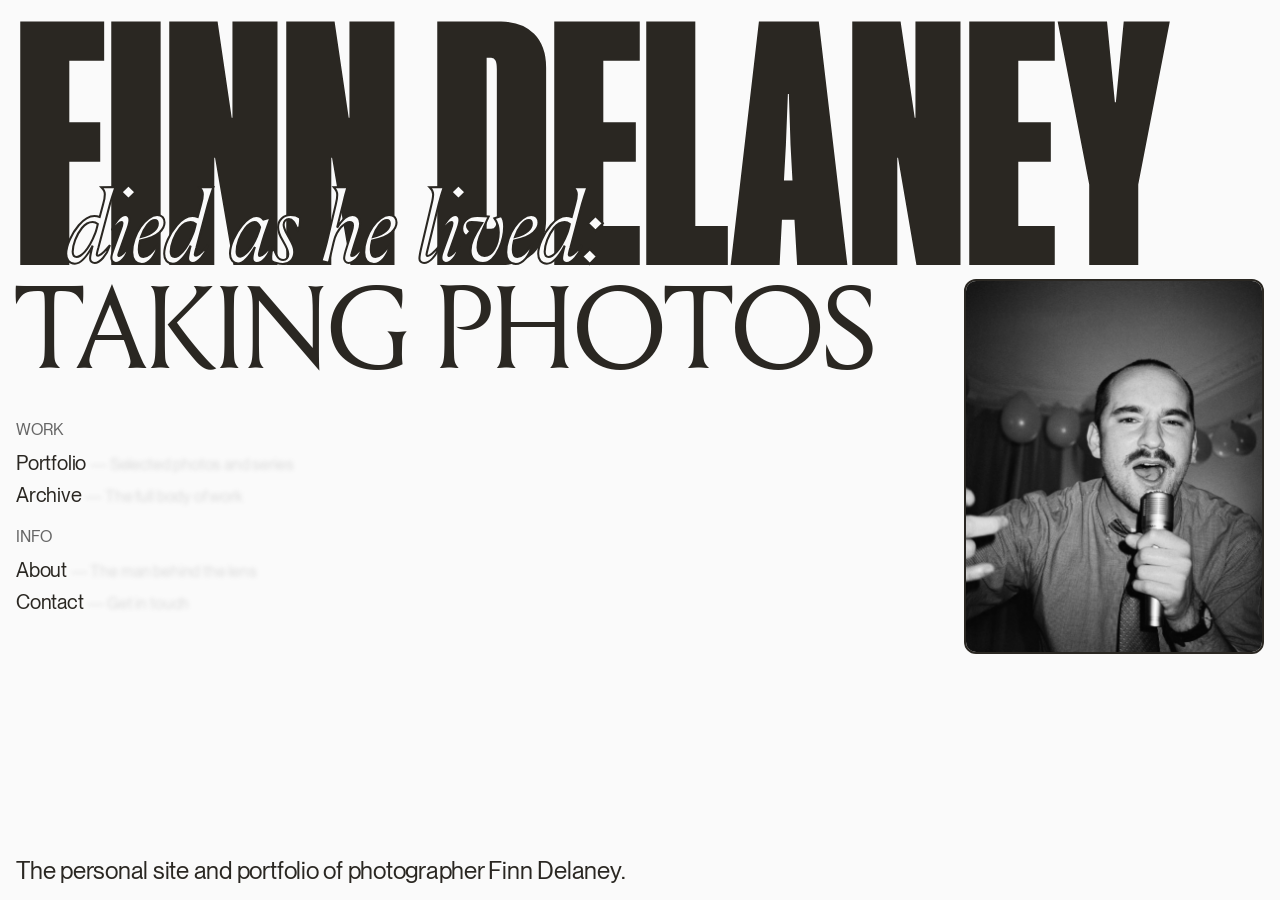
==== index.html @ 50c94aef "Fix portfolio link to use .html extension for static server https://claude.ai/code/session_01Febj3ko" ====
<!DOCTYPE html>
<html lang="en">
<head>
    <meta charset="UTF-8">
    <meta name="viewport" content="width=device-width, initial-scale=1.0">
    <title>Finn Delaney</title>
    <link rel="stylesheet" href="style.css">
</head>
<body>
    <section class="home-hero">
        <hgroup>
            <h1 class="home-hero__title">
                <span class="segment segment--first">Finn Delaney</span>
                <span class="segment segment--second">died as he lived:</span>
                <span class="segment segment--third">taking photos</span>
            </h1>
        </hgroup>
        <div class="home-hero__accent-image">
            <img src="hero.jpg" alt="" width="1002" height="1250" loading="eager" fetchpriority="high">
        </div>
        <nav class="home-nav">
            <p class="home-nav__meta-title">Work</p>
            <ul role="list" class="home-nav__list">
                <li class="home-nav__list-item">
                    <a href="/portfolio.html" class="home-nav__link">
                        <span class="home-nav__link-title">Portfolio</span>
                        <span inert class="home-nav__link-description">— Selected photos and series</span>
                    </a>
                </li>
                <li class="home-nav__list-item">
                    <a href="/archive" class="home-nav__link">
                        <span class="home-nav__link-title">Archive</span>
                        <span inert class="home-nav__link-description">— The full body of work</span>
                    </a>
                </li>
            </ul>

            <p class="home-nav__meta-title">Info</p>
            <ul role="list" class="home-nav__list">
                <li class="home-nav__list-item">
                    <a href="/about" class="home-nav__link">
                        <span class="home-nav__link-title">About</span>
                        <span inert class="home-nav__link-description">— The man behind the lens</span>
                    </a>
                </li>
                <li class="home-nav__list-item">
                    <a href="/contact" class="home-nav__link">
                        <span class="home-nav__link-title">Contact</span>
                        <span inert class="home-nav__link-description">— Get in touch</span>
                    </a>
                </li>
            </ul>
        </nav>
    </section>
    <footer class="site-footer">
        <p>The personal site and portfolio of photographer Finn Delaney.</p>
    </footer>
</body>
</html>
---- style.css ----
@font-face {
    font-family: "Louize";
    src: url("/fonts/subset-Louize.woff2") format("woff2");
    font-weight: normal;
    font-style: normal;
    font-display: swap;
}

@font-face {
    font-family: "Louize";
    src: url("/fonts/subset-Louize-Italic.woff2") format("woff2");
    font-weight: normal;
    font-style: italic;
    font-display: swap;
}

@font-face {
    font-family: "Louize Display";
    src: url("/fonts/subset-LouizeDisplay.woff2") format("woff2");
    font-weight: normal;
    font-style: normal;
    font-display: swap;
}

@font-face {
    font-family: "Louize Display";
    src: url("/fonts/subset-LouizeDisplay-Italic.woff2") format("woff2");
    font-weight: normal;
    font-style: italic;
    font-display: swap;
}

@font-face {
    font-family: "Neue Montreal";
    src: url("/fonts/PPNeueMontreal-Regular.woff2");
    font-weight: normal;
    font-style: normal;
    font-display: swap;
}

@font-face {
    font-family: "Neue Montreal";
    src: url("/fonts/PPNeueMontreal-Italic.woff2");
    font-weight: normal;
    font-style: italic;
    font-display: swap;
}

@font-face {
    font-family: "Neue Montreal";
    src: url("/fonts/PPNeueMontreal-Bold.woff2");
    font-weight: bold;
    font-style: normal;
    font-display: swap;
}

@font-face {
    font-family: "Neue Montreal";
    src: url("/fonts/PPNeueMontreal-BoldItalic.woff2");
    font-weight: bold;
    font-style: italic;
    font-display: swap;
}

@font-face {
    font-family: "Manuka";
    src: url("/fonts/manuka-black.woff2") format("woff2");
    font-weight: normal;
    font-style: normal;
    font-display: swap;
}

/* Reset */

*, *::before, *::after {
    box-sizing: border-box;
}

html {
    -moz-text-size-adjust: none;
    -webkit-text-size-adjust: none;
    text-size-adjust: none;
    overscroll-behavior-y: none;
}

h1, h2, h3, h4 {
    text-wrap: balance;
}

body, h1, h2, h3, h4, p, figure, blockquote, dl, dd {
    margin: 0;
}

ul[role=list], ol[role=list] {
    list-style: none;
}

img, picture, video {
    max-width: 100%;
    display: block;
}

/* Base */

body {
    -webkit-font-smoothing: antialiased;
    -moz-osx-font-smoothing: grayscale;
    font-family: "Neue Montreal", sans-serif;
    margin: 0;
    color: var(--color-text);
    background-color: var(--color-background);
    --color-text: #2a2722;
    --color-background: #fafafa;
    --color-text-mid: #666;
    --color-border-mid: #bdbdbd;
    --color-border-light: #eee;
}

a {
    color: inherit;
}

/* Hero */

.home-hero {
    position: relative;
    display: grid;
    overflow: hidden;
    grid-auto-flow: dense;
    column-gap: 1rem;
    grid-template-columns: 28vw minmax(0, 1fr);
    grid-template-rows: auto 4rem repeat(4, auto);
    align-content: start;
    padding: 1rem;
}

@media screen and (min-width: 364px) {
    .home-hero {
        grid-template-rows: auto 1fr repeat(4, auto);
        min-height: 100vh;
    }
}

@media screen and (min-width: 404px) {
    .home-hero {
        min-height: 204vw;
    }
}

@media screen and (min-width: 600px) {
    .home-hero {
        grid-template-columns: repeat(2, minmax(0, 1fr));
        grid-template-rows: auto;
        min-height: unset;
    }
}

@media screen and (min-width: 900px) {
    .home-hero {
        row-gap: 1rem;
        grid-template-columns: repeat(12, minmax(0, 1fr));
        margin-block-end: 5rem;
    }
}

.home-hero > hgroup {
    display: grid;
    grid-column: 1 / span 2;
    grid-row: 1 / span 5;
    grid-template-columns: subgrid;
    grid-template-rows: subgrid;
}

@media screen and (min-width: 900px) {
    .home-hero > hgroup {
        grid-column-end: span 12;
        grid-row-end: span 6;
    }
}

.home-hero__title {
    position: relative;
    display: grid;
    grid-column: inherit;
    grid-row: 1 / span 5;
    grid-template-columns: inherit;
    grid-template-rows: inherit;
}

/* Segment: first — Manuka, huge, rotated vertically on mobile */

.home-hero__title .segment--first {
    font-family: "Manuka", sans-serif;
    font-size: 37.6vw;
    font-weight: 400;
    line-height: .72;
    grid-column: 1;
    grid-row: 1 / span 5;
    width: max-content;
    height: .74em;
    transform: rotate(90deg) translateX(-0.75em);
    transform-origin: 0 100%;
    white-space: nowrap;
    text-transform: uppercase;
    clip-path: polygon(0% -2%, 104% -2%, 104% 102%, 0% 102%);
}

@media screen and (min-width: 600px) {
    .home-hero__title .segment--first {
        font-size: 39vw;
        line-height: .75;
        grid-column-end: span 2;
        grid-row: 1;
        width: unset;
        height: unset;
        transform: unset;
        white-space: unset;
    }
}

@media screen and (min-width: 900px) {
    .home-hero__title .segment--first {
        font-size: clamp(14.3rem, -0.5162rem + 26.3399vw, 24.375rem);
        grid-column-end: span 12;
        width: max-content;
    }
}

/* Segment: second — Louize Display italic, overlapping the first */

.home-hero__title .segment--second {
    font-family: "Louize Display", serif;
    font-size: 62px;
    font-weight: normal;
    font-style: italic;
    z-index: 1;
    grid-row: 3;
    margin-block-end: -0.9rem;
    color: #fafafa;
    -webkit-text-stroke: .02em #2a2722;
}

@media screen and (min-width: 600px) {
    .home-hero__title .segment--second {
        grid-column-end: span 2;
        grid-row: 2;
        margin-block-start: -0.9em;
        margin-inline-start: 2ch;
    }
}

@media screen and (min-width: 900px) {
    .home-hero__title .segment--second {
        font-size: clamp(4.5rem, -0.0956rem + 8.1699vw, 7.625rem);
        grid-column: 1 / span 12;
        grid-row: 1;
        align-self: end;
        margin-block-start: 0;
        margin-block-end: -0.3em;
        margin-inline-start: 1ch;
    }
}

/* Segment: third — Louize Display uppercase, large */

.home-hero__title .segment--third {
    font-family: "Louize Display", serif;
    font-size: 17.5vw;
    font-weight: normal;
    line-height: .78;
    grid-row: 4;
    max-width: 4ch;
    text-transform: uppercase;
}

@media screen and (min-width: 600px) {
    .home-hero__title .segment--third {
        font-size: 13.4vw;
        grid-column-end: span 2;
        grid-row: 3;
        width: max-content;
        max-width: unset;
    }
}

@media screen and (min-width: 900px) {
    .home-hero__title .segment--third {
        font-size: clamp(5rem, -0.4412rem + 9.6732vw, 8.7rem);
        line-height: .8;
        grid-column: 1 / span 8;
        grid-row: 2;
        align-self: start;
    }
}

/* Warning */

.home-hero__warning {
    font-size: .75rem;
    grid-column: 2;
    grid-row: 2;
    text-align: center;
    text-transform: uppercase;
    text-wrap: balance;
    color: var(--color-text-mid);
}

@media screen and (min-width: 404px) {
    .home-hero__warning {
        font-size: initial;
    }
}

@media screen and (min-width: 600px) {
    .home-hero__warning {
        font-size: .75rem;
        grid-row: 5;
        align-self: end;
        text-align: right;
    }
}

@media screen and (min-width: 900px) {
    .home-hero__warning {
        grid-column: 8;
        grid-row: 4;
        align-self: start;
        justify-self: end;
        transform: translateX(calc(100% - 0em)) rotate(90deg) translateY(0.5em);
        transform-origin: 0;
        white-space: nowrap;
    }
}

/* Description */

.home-hero__description {
    line-height: 1.1;
    grid-column: 2;
    grid-row: 5;
    margin-block-start: .5rem;
    letter-spacing: -0.01em;
}

@media screen and (min-width: 404px) {
    .home-hero__description {
        font-size: 1.25rem;
    }
}

@media screen and (min-width: 600px) {
    .home-hero__description {
        grid-column: 1;
        text-wrap: balance;
    }
}

@media screen and (min-width: 900px) {
    .home-hero__description {
        font-size: 1.5rem;
        grid-column: 1 / span 5;
        grid-row: -2 / span 2;
        align-self: end;
    }
}

/* Accent image */

.home-hero__accent-image {
    overflow: hidden;
    grid-column: 2;
    grid-row: 1;
    max-width: 100%;
    margin-block-end: .75rem;
    border: 2px solid #2a2722;
    border-radius: .75rem;
}

@media screen and (min-width: 600px) {
    .home-hero__accent-image {
        justify-self: end;
        width: 40vw;
        aspect-ratio: 1.4 / 1;
    }
}

@media screen and (min-width: 900px) {
    .home-hero__accent-image {
        grid-column: 10 / span 3;
        grid-row: 2 / span 4;
        aspect-ratio: .8;
    }
}

.home-hero__accent-image img {
    width: 100%;
    height: 100%;
    object-fit: cover;
}

/* Nav */

.home-nav {
    grid-column-end: span 2;
    margin-block-start: 2rem;
}

@media screen and (min-width: 900px) {
    .home-hero .home-nav {
        grid-column: 1 / span 8;
        grid-row: 4;
        margin-block-start: 0;
    }
}

.home-nav__meta-title {
    font-size: .75rem;
    font-weight: 400;
    line-height: 1.2;
    margin-block-end: .5rem;
    letter-spacing: -0.01em;
    text-transform: uppercase;
    color: var(--color-text-mid);
}

@media screen and (min-width: 900px) {
    .home-nav__meta-title {
        font-size: 1rem;
    }
}

.home-nav__list {
    margin: 0;
    margin-block-end: 1rem;
    padding: 0;
    list-style: none;
}

.home-nav__link {
    line-height: 1.2;
    position: relative;
    display: inline-block;
    margin-inline-end: .5ch;
    padding-block: .25rem;
    text-decoration: none;
    letter-spacing: -0.01em;
}

@media screen and (min-width: 900px) {
    .home-nav__link {
        font-size: 1.25rem;
    }
}

.home-nav__link-title {
    position: relative;
    display: inline-block;
}

.home-nav__link-title::after {
    position: absolute;
    bottom: 0;
    left: 0;
    width: 100%;
    height: 1px;
    content: "";
    transition: transform .2s cubic-bezier(0.645, 0.045, 0.355, 1);
    transform: scaleX(0);
    transform-origin: 0 0;
    background-color: currentColor;
}

.home-nav__link:hover .home-nav__link-title::after,
.home-nav__link:focus .home-nav__link-title::after {
    transform: scaleX(1);
}

.home-nav__link-description {
    font-size: .75rem;
    line-height: 1.2;
    width: 100%;
    transition: all .2s;
    transform: translateY(-50%);
    white-space: nowrap;
    letter-spacing: -0.01em;
    color: var(--color-text-mid);
}

@media screen and (min-width: 900px) {
    .home-nav__link-description {
        font-size: 1rem;
    }
}

/* Footer */

.site-footer {
    position: fixed;
    bottom: 0;
    left: 0;
    right: 0;
    padding: 1rem;
    font-size: 1.25rem;
    line-height: 1.1;
    letter-spacing: -0.01em;
    color: var(--color-text);
}

@media screen and (min-width: 900px) {
    .site-footer {
        font-size: 1.5rem;
    }
}

/* Portfolio */

.portfolio-back {
    position: fixed;
    top: 1rem;
    left: 1rem;
    z-index: 10;
    font-size: .75rem;
    text-decoration: none;
    text-transform: uppercase;
    letter-spacing: -0.01em;
    color: var(--color-text-mid);
    transition: color .15s;
}

.portfolio-back:hover {
    color: var(--color-text);
}

.portfolio-scroll {
    display: flex;
    width: 100vw;
    height: 100vh;
    overflow-x: scroll;
    overflow-y: hidden;
    scroll-snap-type: x mandatory;
    scrollbar-width: none;
}

.portfolio-scroll::-webkit-scrollbar {
    display: none;
}

.portfolio-frame {
    display: flex;
    flex-direction: column;
    flex-shrink: 0;
    width: 100vw;
    height: 100vh;
    padding: 3.5rem 1.5rem 4.5rem;
    scroll-snap-align: start;
}

.portfolio-frame__figure {
    flex: 1;
    min-height: 0;
    margin: 0;
    overflow: hidden;
    border-radius: .75rem;
    border: 1px solid var(--color-border-light);
}

.portfolio-frame__figure img {
    width: 100%;
    height: 100%;
    object-fit: cover;
}

.portfolio-frame__title {
    margin-block-start: .75rem;
    font-size: 1rem;
    letter-spacing: -0.01em;
    color: var(--color-text-mid);
}

.portfolio-minimap {
    position: fixed;
    bottom: 1.5rem;
    left: 50%;
    transform: translateX(-50%);
    display: flex;
    align-items: center;
    gap: .375rem;
}

.portfolio-minimap__dot {
    width: 1.75rem;
    height: 2px;
    padding: 0;
    border: none;
    border-radius: 2px;
    cursor: pointer;
    background: var(--color-border-mid);
    transition: background .2s, width .2s;
}

.portfolio-minimap__dot[data-active="true"] {
    width: 2.5rem;
    background: var(--color-text);
}

@media (hover: hover) {
    .home-nav__link-description {
        opacity: .2;
        filter: blur(2px);
    }

    a:hover .home-nav__link-description,
    a:focus .home-nav__link-description {
        opacity: 1;
        filter: blur(0);
    }
}
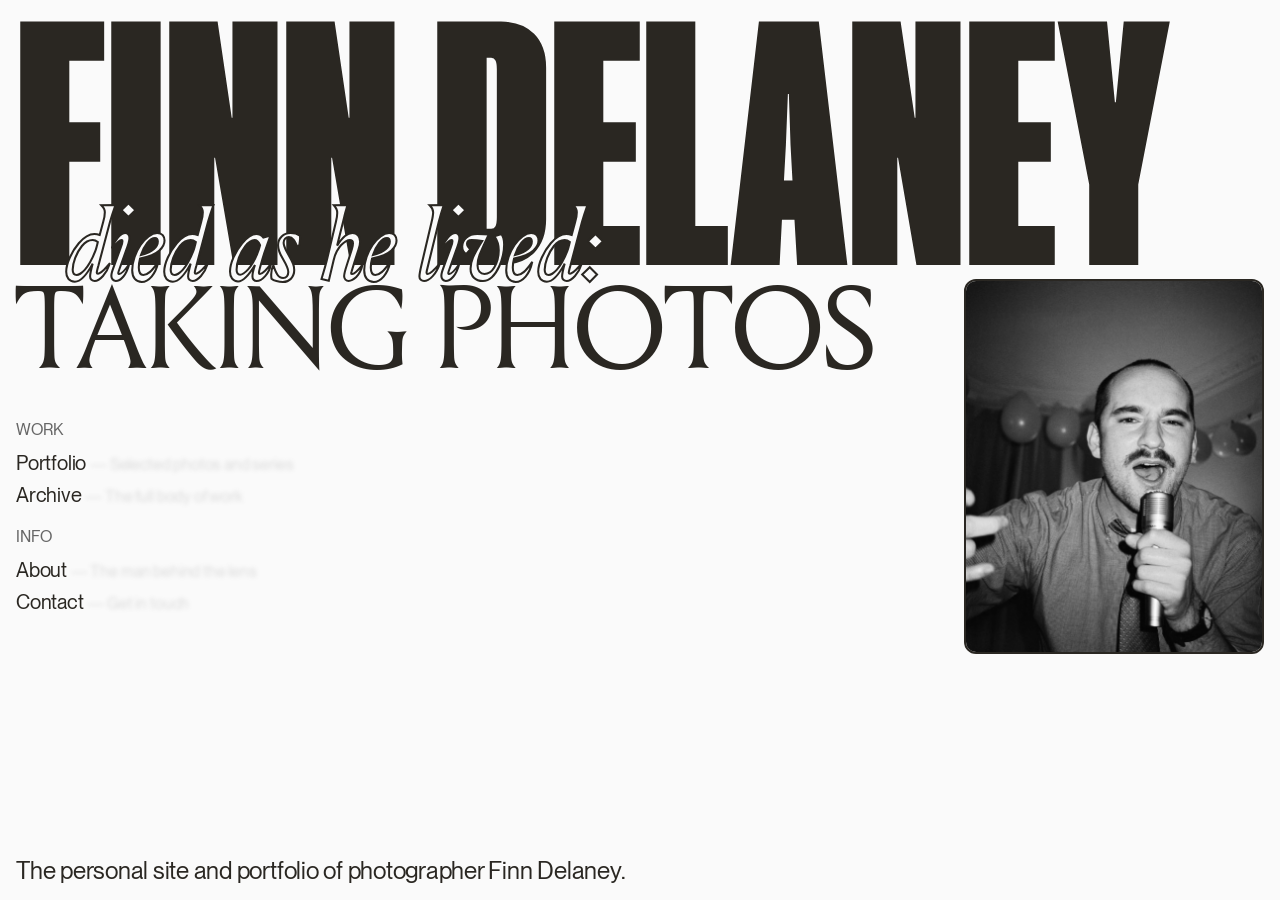
==== commit 0c5cc7a5: "Align TAKING PHOTOS bottom with FINN DELANEY Y via JS measurement CSS grid row sizing can't match th" ====
--- a/index.html
+++ b/index.html
@@ -55,5 +55,34 @@
     <footer class="site-footer">
         <p>The personal site and portfolio of photographer Finn Delaney.</p>
     </footer>
+    <script>
+    (function () {
+        // On mobile the segment--first ("FINN DELANEY") is rotated 90deg.
+        // getBoundingClientRect() returns the visual bounding box including
+        // that transform, so .bottom gives the true bottom of the "Y" glyph.
+        // We add a margin-block-start to segment--third so its bottom matches.
+        function alignThird() {
+            if (window.innerWidth >= 600) return;
+            var first = document.querySelector('.segment--first');
+            var third = document.querySelector('.segment--third');
+            if (!first || !third) return;
+
+            third.style.marginBlockStart = '';
+
+            var firstBottom = first.getBoundingClientRect().bottom;
+            var thirdBottom = third.getBoundingClientRect().bottom;
+            var diff = firstBottom - thirdBottom;
+
+            if (Math.abs(diff) > 0.5) {
+                third.style.marginBlockStart = diff + 'px';
+            }
+        }
+
+        document.fonts.ready.then(function () {
+            alignThird();
+            window.addEventListener('resize', alignThird);
+        });
+    }());
+    </script>
 </body>
 </html>
--- a/style.css
+++ b/style.css
@@ -233,11 +233,22 @@
     font-size: 62px;
     font-weight: normal;
     font-style: italic;
+    line-height: 1;
     z-index: 1;
     grid-row: 3;
     margin-block-end: -0.9rem;
     color: #fafafa;
     -webkit-text-stroke: .02em #2a2722;
+}
+
+@media screen and (max-width: 599px) {
+    .home-hero__title .segment--second {
+        /* 62px fixed is ~16vw at 390px — too large and the default leading
+           creates a big gap between the two wrapped lines. Scale with viewport
+           and use a positive gap below to separate it from segment--third. */
+        font-size: 12vw;
+        margin-block-end: 0.75rem;
+    }
 }
 
 @media screen and (min-width: 600px) {
@@ -265,11 +276,10 @@
 
 .home-hero__title .segment--third {
     font-family: "Louize Display", serif;
-    font-size: 17.5vw;
+    font-size: 15vw;
     font-weight: normal;
     line-height: .78;
     grid-row: 4;
-    max-width: 4ch;
     text-transform: uppercase;
 }
 
@@ -495,10 +505,6 @@
 /* Footer */
 
 .site-footer {
-    position: fixed;
-    bottom: 0;
-    left: 0;
-    right: 0;
     padding: 1rem;
     font-size: 1.25rem;
     line-height: 1.1;
@@ -508,11 +514,34 @@
 
 @media screen and (min-width: 900px) {
     .site-footer {
+        position: fixed;
+        bottom: 0;
+        left: 0;
+        right: 0;
         font-size: 1.5rem;
     }
 }
 
 /* Portfolio */
+
+.portfolio-page {
+    background: var(--color-background);
+}
+
+.portfolio-ghost {
+    width: 100%;
+    /* height set by JS */
+}
+
+.portfolio-cross {
+    position: fixed;
+    top: 50%;
+    left: 50%;
+    transform: translate(-50%, -50%);
+    mix-blend-mode: difference;
+    pointer-events: none;
+    z-index: 100;
+}
 
 .portfolio-back {
     position: fixed;
@@ -531,28 +560,75 @@
     color: var(--color-text);
 }
 
-.portfolio-scroll {
+.portfolio-minimap {
+    position: fixed;
+    top: 64px;
+    left: 50%;
+    transform: translateX(-50%);
     display: flex;
-    width: 100vw;
-    height: 100vh;
-    overflow-x: scroll;
-    overflow-y: hidden;
-    scroll-snap-type: x mandatory;
-    scrollbar-width: none;
-}
-
-.portfolio-scroll::-webkit-scrollbar {
-    display: none;
+    align-items: center;
+    gap: 9px;
+    z-index: 10;
+}
+
+.portfolio-minimap__line {
+    width: 1px;
+    height: 18px;
+    background: var(--color-border-mid);
+    flex-shrink: 0;
+}
+
+.portfolio-minimap__tracker {
+    position: absolute;
+    left: 0;
+    top: 0;
+    width: 30px;
+    height: 18px;
+    background: var(--color-background);
+    border: 1px solid var(--color-border-mid);
+    transition: transform 150ms ease;
+}
+
+
+.portfolio-stage {
+    position: fixed;
+    inset: 0;
+    overflow: hidden;
+}
+
+/* Matches rauno's .frames: gets both translateX (S) and scale (D).
+   position: absolute; inset: 0 makes transform-origin: 50% 50%
+   equal the exact centre of the viewport. */
+.portfolio-frames {
+    position: absolute;
+    inset: 0;
+    display: flex;
+    align-items: center;
+    transform-origin: 50% 50%;
+    will-change: transform;
+}
+
+.portfolio-track {
+    display: flex;
+    align-items: center;
+    gap: 4vw;
+    flex-shrink: 0;
+    /* margin-left set by JS to centre first frame */
 }
 
 .portfolio-frame {
     display: flex;
     flex-direction: column;
     flex-shrink: 0;
-    width: 100vw;
-    height: 100vh;
-    padding: 3.5rem 1.5rem 4.5rem;
-    scroll-snap-align: start;
+    width: 65vw;
+    height: 75vh;
+}
+
+@media screen and (max-width: 600px) {
+    .portfolio-frame {
+        width: 88vw;
+        height: 70vh;
+    }
 }
 
 .portfolio-frame__figure {
@@ -560,7 +636,7 @@
     min-height: 0;
     margin: 0;
     overflow: hidden;
-    border-radius: .75rem;
+    border-radius: .5rem;
     border: 1px solid var(--color-border-light);
 }
 
@@ -571,36 +647,11 @@
 }
 
 .portfolio-frame__title {
-    margin-block-start: .75rem;
-    font-size: 1rem;
-    letter-spacing: -0.01em;
+    margin-block-start: .625rem;
+    font-size: .75rem;
+    letter-spacing: 0.05em;
     color: var(--color-text-mid);
-}
-
-.portfolio-minimap {
-    position: fixed;
-    bottom: 1.5rem;
-    left: 50%;
-    transform: translateX(-50%);
-    display: flex;
-    align-items: center;
-    gap: .375rem;
-}
-
-.portfolio-minimap__dot {
-    width: 1.75rem;
-    height: 2px;
-    padding: 0;
-    border: none;
-    border-radius: 2px;
-    cursor: pointer;
-    background: var(--color-border-mid);
-    transition: background .2s, width .2s;
-}
-
-.portfolio-minimap__dot[data-active="true"] {
-    width: 2.5rem;
-    background: var(--color-text);
+    text-transform: uppercase;
 }
 
 @media (hover: hover) {
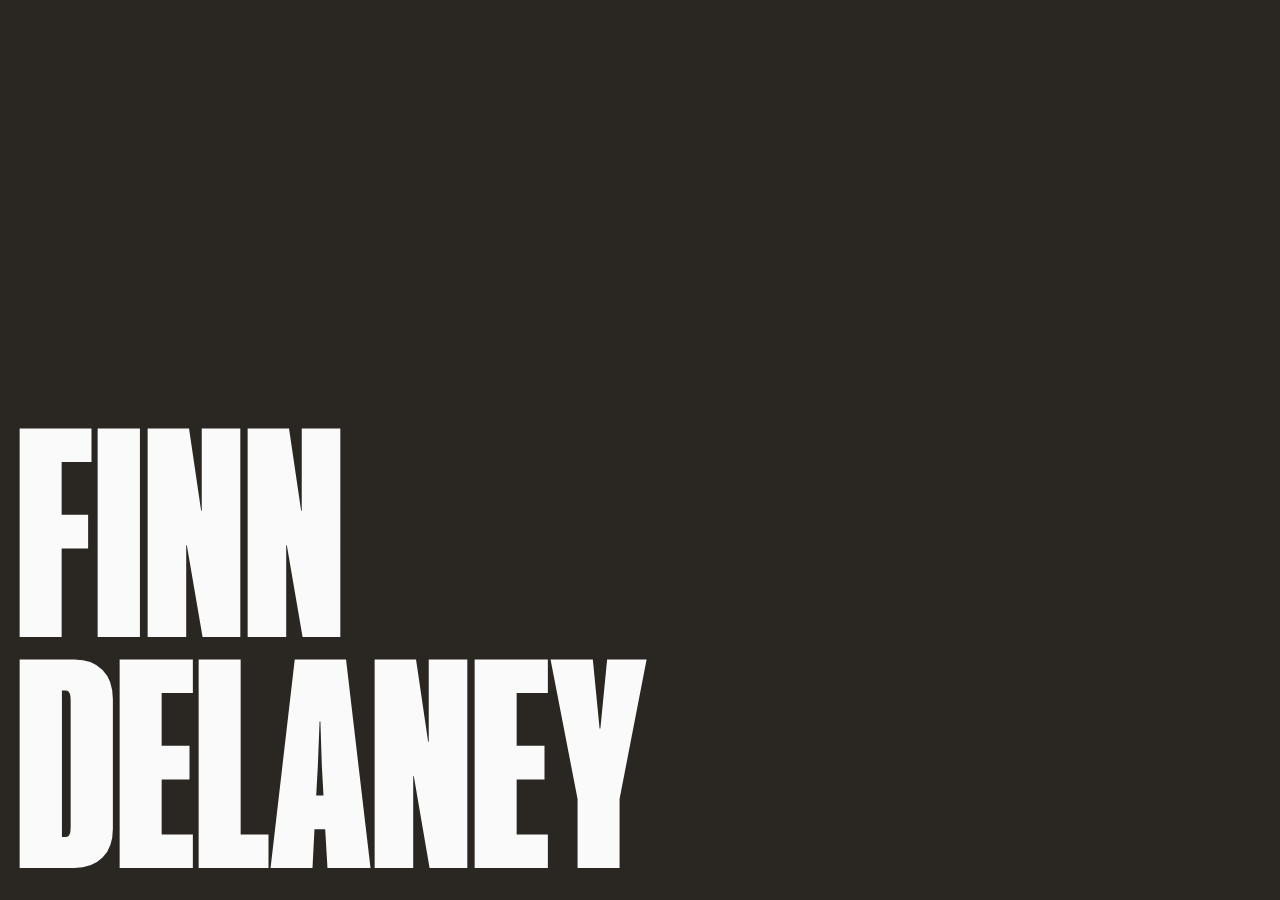
==== commit 108d6ba9: "Rework page intro: wordmark reveal then curtain wipe 'FINN' and 'DELANEY' slide up into view from a " ====
--- a/index.html
+++ b/index.html
@@ -7,6 +7,10 @@
     <link rel="stylesheet" href="style.css">
 </head>
 <body>
+    <div class="page-intro" id="pageIntro">
+        <div class="page-intro__line"><span class="page-intro__word" id="introWord1">Finn</span></div>
+        <div class="page-intro__line"><span class="page-intro__word page-intro__word--second" id="introWord2">Delaney</span></div>
+    </div>
     <section class="home-hero">
         <hgroup>
             <h1 class="home-hero__title">
@@ -57,6 +61,23 @@
     </footer>
     <script>
     (function () {
+        var intro = document.getElementById('pageIntro');
+        if (!intro) return;
+        var words = intro.querySelectorAll('.page-intro__word');
+
+        // Stagger words in
+        setTimeout(function () { words[0].classList.add('is-visible'); }, 80);
+        setTimeout(function () { words[1].classList.add('is-visible'); }, 200);
+
+        // Lift curtain after words have settled
+        setTimeout(function () {
+            intro.classList.add('is-leaving');
+            setTimeout(function () { intro.parentNode && intro.parentNode.removeChild(intro); }, 1150);
+        }, 1600);
+    }());
+    </script>
+    <script>
+    (function () {
         // On mobile the segment--first ("FINN DELANEY") is rotated 90deg.
         // getBoundingClientRect() returns the visual bounding box including
         // that transform, so .bottom gives the true bottom of the "Y" glyph.
@@ -71,16 +92,30 @@
 
             var firstBottom = first.getBoundingClientRect().bottom;
             var thirdBottom = third.getBoundingClientRect().bottom;
-            var diff = firstBottom - thirdBottom;
+            // Only push down — never pull up (negative diff means font wasn't
+            // measured yet or layout is still settling; pulling up causes overlap).
+            var diff = Math.max(0, firstBottom - thirdBottom);
 
-            if (Math.abs(diff) > 0.5) {
+            if (diff > 0.5) {
                 third.style.marginBlockStart = diff + 'px';
             }
         }
 
+        function alignThirdAfterLayout() {
+            // Two rAF passes let the browser apply the custom font to layout
+            // before we measure, avoiding a stale fallback-font measurement.
+            requestAnimationFrame(function () {
+                requestAnimationFrame(alignThird);
+            });
+        }
+
         document.fonts.ready.then(function () {
-            alignThird();
-            window.addEventListener('resize', alignThird);
+            alignThirdAfterLayout();
+            window.addEventListener('resize', function () {
+                var third = document.querySelector('.segment--third');
+                if (third) third.style.marginBlockStart = '';
+                alignThirdAfterLayout();
+            });
         });
     }());
     </script>
--- a/style.css
+++ b/style.css
@@ -118,6 +118,52 @@
 
 a {
     color: inherit;
+}
+
+/* Page intro */
+
+.page-intro {
+    position: fixed;
+    inset: 0;
+    z-index: 9999;
+    background: var(--color-text);
+    display: flex;
+    flex-direction: column;
+    align-items: flex-start;
+    justify-content: flex-end;
+    padding: 1rem 1rem 1.5rem;
+    pointer-events: none;
+    will-change: transform;
+}
+
+.page-intro.is-leaving {
+    transition: transform 1.1s cubic-bezier(0.76, 0, 0.24, 1);
+    transform: translateY(-100%);
+}
+
+.page-intro__line {
+    overflow: hidden;
+    line-height: 0.82;
+}
+
+.page-intro__word {
+    display: block;
+    font-family: "Manuka", sans-serif;
+    font-size: clamp(4.5rem, 22vw, 18rem);
+    font-weight: 400;
+    text-transform: uppercase;
+    color: var(--color-background);
+    transform: translateY(110%);
+    will-change: transform;
+}
+
+.page-intro__word.is-visible {
+    transition: transform 1s cubic-bezier(0.16, 1, 0.3, 1);
+    transform: translateY(0);
+}
+
+.page-intro__word--second {
+    font-style: italic;
 }
 
 /* Hero */
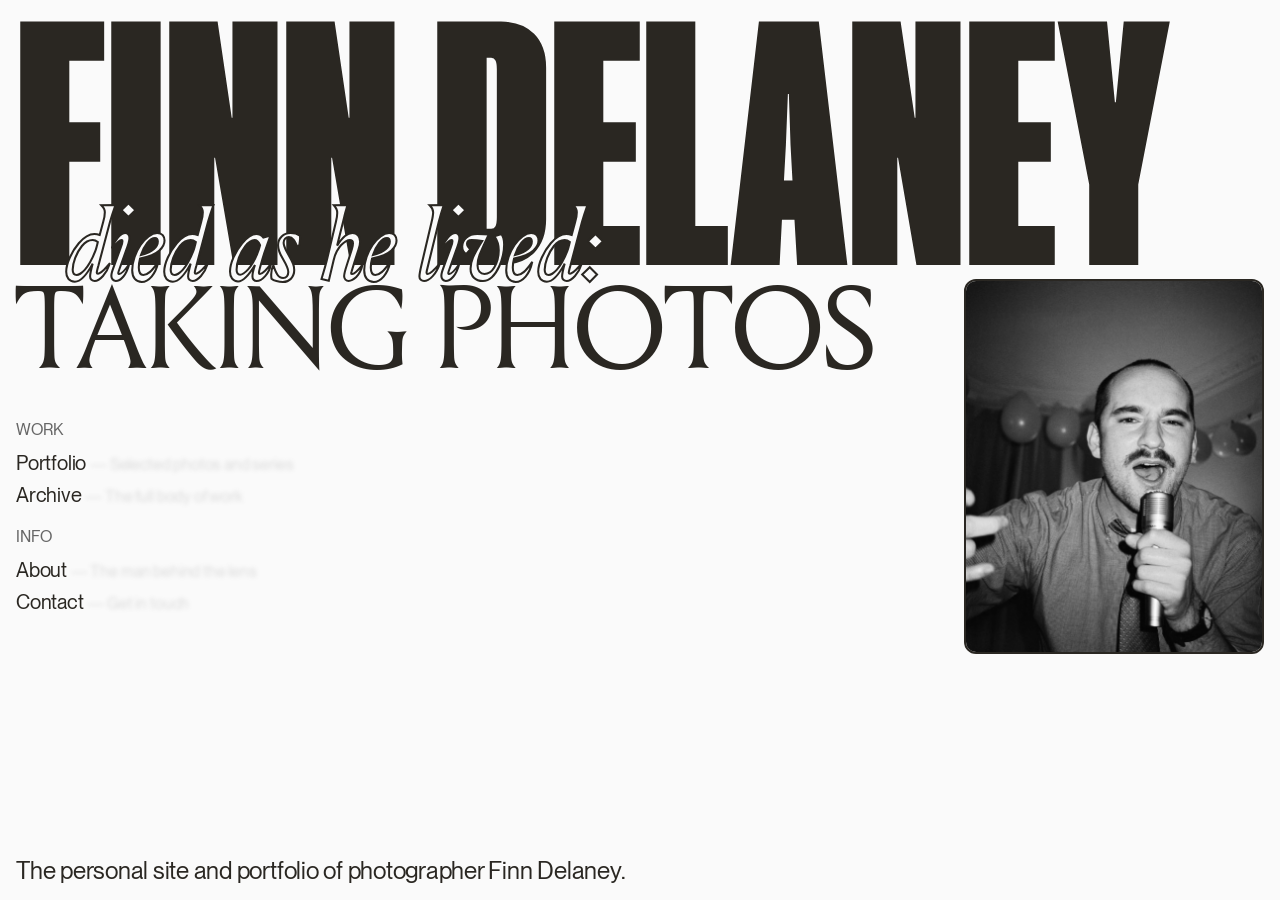
==== commit 3dc6c2dc: "Replace curtain with content entrance animations No overlay. Hero elements animate in directly: FINN" ====
--- a/index.html
+++ b/index.html
@@ -7,11 +7,7 @@
     <link rel="stylesheet" href="style.css">
 </head>
 <body>
-    <div class="page-intro" id="pageIntro">
-        <div class="page-intro__line"><span class="page-intro__word" id="introWord1">Finn</span></div>
-        <div class="page-intro__line"><span class="page-intro__word page-intro__word--second" id="introWord2">Delaney</span></div>
-    </div>
-    <section class="home-hero">
+    <section class="home-hero home-hero--animate">
         <hgroup>
             <h1 class="home-hero__title">
                 <span class="segment segment--first">Finn Delaney</span>
@@ -61,23 +57,6 @@
     </footer>
     <script>
     (function () {
-        var intro = document.getElementById('pageIntro');
-        if (!intro) return;
-        var words = intro.querySelectorAll('.page-intro__word');
-
-        // Stagger words in
-        setTimeout(function () { words[0].classList.add('is-visible'); }, 80);
-        setTimeout(function () { words[1].classList.add('is-visible'); }, 200);
-
-        // Lift curtain after words have settled
-        setTimeout(function () {
-            intro.classList.add('is-leaving');
-            setTimeout(function () { intro.parentNode && intro.parentNode.removeChild(intro); }, 1150);
-        }, 1600);
-    }());
-    </script>
-    <script>
-    (function () {
         // On mobile the segment--first ("FINN DELANEY") is rotated 90deg.
         // getBoundingClientRect() returns the visual bounding box including
         // that transform, so .bottom gives the true bottom of the "Y" glyph.
--- a/style.css
+++ b/style.css
@@ -120,50 +120,41 @@
     color: inherit;
 }
 
-/* Page intro */
-
-.page-intro {
-    position: fixed;
-    inset: 0;
-    z-index: 9999;
-    background: var(--color-text);
-    display: flex;
-    flex-direction: column;
-    align-items: flex-start;
-    justify-content: flex-end;
-    padding: 1rem 1rem 1.5rem;
-    pointer-events: none;
-    will-change: transform;
-}
-
-.page-intro.is-leaving {
-    transition: transform 1.1s cubic-bezier(0.76, 0, 0.24, 1);
-    transform: translateY(-100%);
-}
-
-.page-intro__line {
-    overflow: hidden;
-    line-height: 0.82;
-}
-
-.page-intro__word {
-    display: block;
-    font-family: "Manuka", sans-serif;
-    font-size: clamp(4.5rem, 22vw, 18rem);
-    font-weight: 400;
-    text-transform: uppercase;
-    color: var(--color-background);
-    transform: translateY(110%);
-    will-change: transform;
-}
-
-.page-intro__word.is-visible {
-    transition: transform 1s cubic-bezier(0.16, 1, 0.3, 1);
-    transform: translateY(0);
-}
-
-.page-intro__word--second {
-    font-style: italic;
+/* Hero entrance animations */
+
+@keyframes hero-fade-up {
+    from { opacity: 0; transform: translateY(0.4em); }
+    to   { opacity: 1; transform: translateY(0); }
+}
+
+@keyframes hero-fade {
+    from { opacity: 0; }
+    to   { opacity: 1; }
+}
+
+.home-hero--animate .segment--first {
+    animation: hero-fade 0.9s cubic-bezier(0.16, 1, 0.3, 1) both;
+    animation-delay: 0ms;
+}
+
+.home-hero--animate .segment--second {
+    animation: hero-fade-up 0.9s cubic-bezier(0.16, 1, 0.3, 1) both;
+    animation-delay: 120ms;
+}
+
+.home-hero--animate .segment--third {
+    animation: hero-fade-up 0.9s cubic-bezier(0.16, 1, 0.3, 1) both;
+    animation-delay: 220ms;
+}
+
+.home-hero--animate .home-hero__accent-image {
+    animation: hero-fade 1s cubic-bezier(0.16, 1, 0.3, 1) both;
+    animation-delay: 300ms;
+}
+
+.home-hero--animate .home-nav {
+    animation: hero-fade-up 0.8s cubic-bezier(0.16, 1, 0.3, 1) both;
+    animation-delay: 380ms;
 }
 
 /* Hero */
